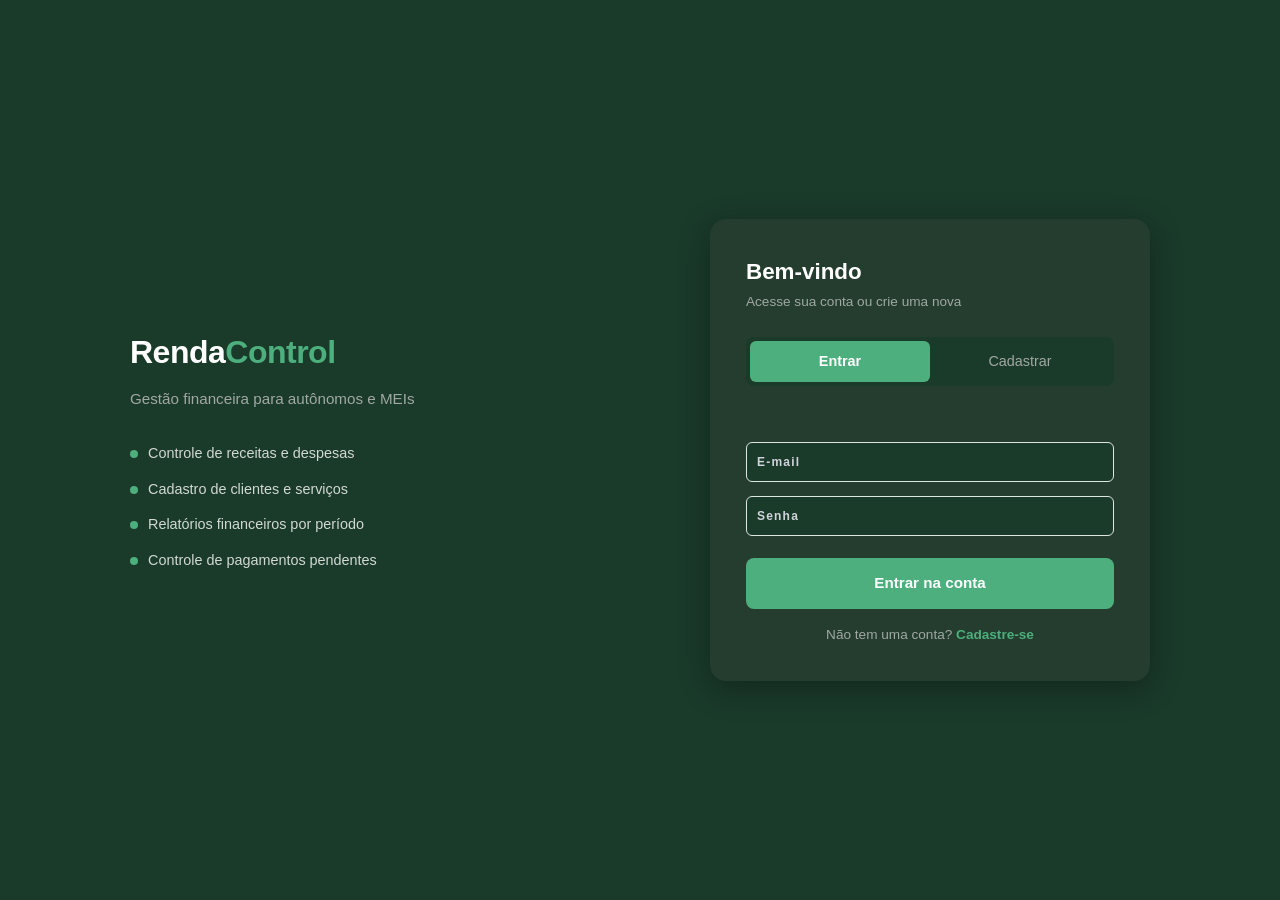
==== frontend/index.html @ 66019941 "Fix: Alterando login.html para index.html para o build do Railway" ====
<!DOCTYPE html>
<html lang="pt-br">

<head>
  <meta charset="UTF-8">
  <meta name="viewport" content="width=device-width, initial-scale=1.0">
  <title>RendaControl — Login</title>
  <link rel="stylesheet" href="reset.css">
  <link rel="stylesheet" href="style.css">
</head>

<body class="pagina-auth">

  <div class="auth-container">

    <!-- Lado esquerdo — apresentacao -->
    <div class="auth-esquerda">
      <div class="logo auth-logo">
        <strong>Renda</strong><span>Control</span>
      </div>
      <p class="auth-descricao">Gestão financeira para autônomos e MEIs</p>
      <ul class="auth-lista">
        <li>Controle de receitas e despesas</li>
        <li>Cadastro de clientes e serviços</li>
        <li>Relatórios financeiros por período</li>
        <li>Controle de pagamentos pendentes</li>
      </ul>
    </div>

    <!-- Lado direito — login e cadastro -->
    <div class="auth-direita">
      <div class="auth-card">

        <h1 class="auth-titulo">Bem-vindo</h1>
        <p class="auth-subtitulo">Acesse sua conta ou crie uma nova</p>

        <!-- Abas Entrar / Cadastrar -->
        <div class="auth-abas">
          <button class="auth-aba ativa" id="aba-entrar">Entrar</button>
          <button class="auth-aba" id="aba-cadastrar">Cadastrar</button>
        </div>

        <!-- Mensagem de erro -->
        <p class="auth-erro" id="auth-erro"></p>

        <!-- Formulário de Login -->
        <div id="form-login">
          <div class="campo">
            <input type="email" id="login-email" class="campo-input" placeholder="E-mail" />
          </div>
          <div class="campo">
            <input type="password" id="login-senha" class="campo-input" placeholder="Senha" />
          </div>
          <button class="btn-auth" id="btn-entrar">Entrar na conta</button>
          <p class="auth-link-texto">
            Não tem uma conta?
            <a href="#" id="link-para-cadastro">Cadastre-se</a>
          </p>
        </div>

        <!-- Formulario de cadastro -->
        <div id="form-cadastro" style="display: none;">
          <div class="campos-lado-a-lado">
            <div class="campo">
              <label class="campo-label">Nome</label>
              <input type="text" id="cadastro-nome" class="campo-input" placeholder="Nome" />
            </div>
            <div class="campo">
              <label class="campo-label">E-mail</label>
              <input type="email" id="cadastro-email" class="campo-input" placeholder="E-mail" />
            </div>
          </div>
          <div class="campo">
            <label class="campo-label">Senha</label>
            <input type="password" id="cadastro-senha" class="campo-input" placeholder="Senha" />
          </div>
          <button class="btn-auth" id="btn-cadastrar">Criar conta</button>
          <p class="auth-link-texto">
            Já tem uma conta?
            <a href="#" id="link-para-login">Faça login</a>
          </p>
        </div>

      </div>
    </div>

  </div>

  <script src="login-auth.js"></script>
</body>

</html>
---- frontend/style.css ----
body {
  background-color: #f7f6f2;
  color: #1a3a2a;
  /* padding: 40px; */
  font-family: dm-sans, sans-serif;
}

/* Header */
.header {
  background-color: #1a3a2a;
  color: #ffffff;
  padding: 15px 0;
  margin-bottom: 20px;
}

.header-content {
  margin: 0 auto;
  padding: 0 40px;
  display: flex;
  justify-content: space-between;
  align-items: center;
}

.header-esquerda {
  display: flex;
  align-items: center;
  gap: 40px;
}

.logo {
  font-size: 1.4rem;
  letter-spacing: -0.5px;
}

.logo strong {
  color: #ffffff;
}

.logo span {
  color: #4caf7d;
  font-weight: 700;
}

.navegacao ul {
  display: flex;
  gap: 25px;
}

.navegacao a {
  color: #a0a9a3;
  font-size: 0.9rem;
  font-weight: 500;
  transition: color 0.2s;
}

.navegacao a:hover,
.navegacao a.ativo {
  color: #ffffff;
  border-bottom: 2px solid #4caf7d;
  padding-bottom: 5px;
}

.botao-logout {
  background-color: rgba(255, 255, 255, 0.4);
  color: #ffffff;
  padding: 8px 20px;
  border-radius: 6px;
  font-size: 0.8rem;
  font-weight: 700;
  transition: all 0.2s;
}

.botao-logout:hover {
  background-color: rgba(255, 255, 255, 0.3);
}

/* CLIENTES*/
main {
  margin: auto;
  padding: 0 40px;
}

.dashboard {
  margin: auto;
}

.dashboard-topo {
  margin-bottom: 30px;
}

.dashboard-titulo {
  font-size: 1.8rem;
  color: #1a2e24;
  margin-bottom: 5px;
}

.dashboard-subtitulo {
  color: #7b857d;
  font-size: 0.9rem;
  letter-spacing: 0.1rem;
}

/* Cards de cima */
.resumo-grade {
  display: grid;
  grid-template-columns: repeat(3, 1fr);
  gap: 20px;
  margin-bottom: 20px;
}

.resumo-cartao {
  background: white;
  padding: 10px 20px;
  border-radius: 12px;
  border: 1px solid #eef2ee;
  box-shadow: 0 4px 6px rgba(0, 0, 0, 0.02);
}

.resumo-label {
  font-size: 0.7rem;
  font-weight: 700;
  text-transform: uppercase;
  color: #9ca3af;
  letter-spacing: 0.05em;
}

.resumo-valor {
  display: block;
  font-size: 1.5rem;
  font-weight: 700;
  margin: 5px 0;
}

.destaque-verde {
  color: #4caf7d;
}

.resumo-detalhe {
  font-size: 0.8rem;
  color: #9ca3af;
}

.dashboard-conteudo {
  display: grid;
  grid-template-columns: 1fr 1fr;
  gap: 24px;
  align-items: start;
}

/* Painel */
.painel {
  background: white;
  border-radius: 12px;
  border: 1px solid #eef2ee;
  padding: 24px;
  margin-bottom: 20px;
}

.painel-header {
  display: flex;
  justify-content: space-between;
  align-items: center;
  margin-bottom: 20px;
}

.painel-title {
  font-size: 1rem;
  font-weight: 700;
  text-transform: uppercase;
  color: #24392f;
}

/* Tabela Esquerda */
.campo-busca {
  padding: 8px 12px;
  border: 1px solid #dfe5e0;
  border-radius: 8px;
  font-size: 0.85rem;
}

.campo-busca:focus {
  outline: none;
  border-color: #3aa66a;
  box-shadow: 0 0 0 2px rgba(58, 166, 106, 0.2);
}

.status-servico-select {
  padding: 4px 10px;
  border-radius: 20px;
  font-size: 0.75rem;
  font-weight: 700;
  border: none;
  cursor: pointer;
  appearance: auto;
}

.status-servico-select.pago {
  background: #d1fae5;
  color: #065f46;
}

.status-servico-select.pendente {
  background: #fef9c3;
  color: #854d0e;
}

.status-servico-select.atrasado {
  background: #fee2e2;
  color: #991b1b;
}

.tabela-container {
  overflow-x: auto;
}

.tabela-clientes {
  width: 100%;
  border-collapse: collapse;
}

.tabela-clientes thead {
  background-color: #f9fafb;
}

.tabela-clientes th {
  text-align: left;
  font-size: 0.7rem;
  text-transform: uppercase;
  color: #9ca3af;
  padding: 12px;
  border-bottom: 1px solid #f0f3f0;
}

.tabela-clientes td {
  padding: 16px 12px;
  border-bottom: 1px solid #f0f3f0;
  font-size: 0.9rem;
}

.tabela-clientes tbody tr:hover {
  background: #f4faf5;
}

.linha-selecionada {
  background-color: #f4faf5;
}

.status-cliente {
  padding: 5px 10px;
  border-radius: 20px;
  font-size: 0.8rem;
  font-weight: 700;
  border: 1px solid transparent;
}

.status-cliente.ativo {
  background: #d1fae5;
  color: #065f46;
}
.status-cliente.inadimplente {
  background: #fee2e2;
  color: #991b1b;
}

.status-cliente.novo {
  background: #e0f0ff;
  color: #2a6eb1;
}

/* JS */
.status-pendente {
  display: block;
  background: #fef9c3;
  color: #854d0e;
  font-size: 0.7rem;
  font-weight: 700;
  padding: 5px 10px;
  border-radius: 20px;
  margin-top: 5px;
}

.status-atrasado {
  display: block;
  background: #fee2e2;
  color: #991b1b;
  font-size: 0.7rem;
  font-weight: 700;
  padding: 5px 10px;
  border-radius: 20px;
  margin-top: 5px;
}

/* Parte da direita */
.coluna-acoes {
  display: flex;
  flex-direction: column;
}

.form-cadastro {
  display: grid;
  grid-template-columns: 1fr 1fr;
  gap: 15px;
  margin-top: 10px;
}

.campo {
  display: flex;
  flex-direction: column;
  gap: 6px;
}

.campo-cheio {
  grid-column: span 2;
}

.campo input:focus {
  outline: none;
  border-color: #3aa66a;
  box-shadow: 0 0 0 2px rgba(58, 166, 106, 0.2);
}

.campo label {
  font-size: 0.7rem;
  font-weight: 700;
  color: #646464;
  text-transform: uppercase;
}

.campo input {
  padding: 10px;
  border: 1px solid #dfe5e0;
  border-radius: 6px;
  font-size: 0.75rem;
}

.campo input::placeholder {
  color: #d1d5db;
  letter-spacing: 0.1em;
  font-weight: 600;
}

.form-botoes {
  grid-column: span 2;
  display: flex;
  gap: 10px;
  margin-top: 10px;
}

.btn-salvar {
  background: #3aa66a;
  color: white;
  border: none;
  padding: 10px 20px;
  border-radius: 8px;
  font-weight: 700;
}

.btn-salvar:hover {
  background: #2c7b51;
}

.btn-cancelar {
  background: white;
  border: 1px solid #d1d5db;
  padding: 10px 20px;
  border-radius: 8px;
  font-weight: 700;
}

.btn-cancelar:hover {
  background: #f4faf5;
}

/*Historico */
.historico-item {
  display: flex;
  justify-content: space-between;
  padding: 5px 0;
  border-bottom: 1px solid #f0f3f0;
}

.historico-info h3 {
  font-size: 0.9rem;
}
.historico-info time {
  font-size: 0.75rem;
  color: #b1b8b3;
}

.historico-valores {
  text-align: center;
}

.historico-lista span {
  font-size: 0.85rem;
  color: #9ca3af;
  margin-top: 15px;
}

.status-pago {
  display: block;
  background: #d1fae5;
  color: #065f46;
  font-size: 0.7rem;
  font-weight: 700;
  padding: 5px 10px;
  border-radius: 20px;
  margin-top: 5px;
}
/* FIM CLIENTES*/

/* ICONES */
.btn-deletar-cliente,
[title="Editar"] {
  background: none;
  border: none;
  cursor: pointer;
  padding: 5px;
}
.fa-trash-can {
  color: #e74c3c;
}
.fa-pen-to-square {
  color: #3498db;
}

/* SERVICOS*/

.resumo-grade-4 {
  grid-template-columns: repeat(4, 1fr);
}

.form-servico {
  display: grid;
  grid-template-columns: 1fr 1fr;
  gap: 15px;
  margin-top: 10px;
}

.form-servico select {
  padding: 10px;
  border: 1px solid #dfe5e0;
  border-radius: 6px;
  font-size: 0.75rem;
  background: white;
}

.form-servico select:focus {
  outline: none;
  border-color: #3aa66a;
  box-shadow: 0 0 0 2px rgba(58, 166, 106, 0.2);
}

.status-servico {
  padding: 5px 15px;
  border-radius: 20px;
  font-size: 0.75rem;
  font-weight: 700;
  display: inline-block;
}

.status-servico.pago {
  background: #d1fae5;
  color: #065f46;
}

.status-servico.pendente {
  background: #fef9c3;
  color: #854d0e;
}

.status-servico.atrasado {
  background: #fee2e2;
  color: #991b1b;
}

/* FIM SERVICOS*/

/* DESPESAS */
.destaque-vermelho {
  color: #dc2626;
}

.valor-negativo {
  color: #dc2626;
  font-weight: 600;
}

/* FIM DESPESAS */

/* DASHBOARD */
.dashboard-topo {
  display: flex;
  justify-content: space-between;
  align-items: center;
  margin-bottom: 24px;
}

.resumo-grade-3 {
  grid-template-columns: repeat(3, 1fr);
}

.destaque-amarelo {
  color: #d97706;
}

.painel-largo {
  grid-column: 1 / -1;
}

.atividade-item {
  display: flex;
  align-items: center;
  gap: 12px;
  padding: 12px 0;
  border-bottom: 1px solid #f0f4f1;
  font-size: 0.875rem;
  color: #374151;
}

.atividade-item:last-child {
  border-bottom: none;
}

.atividade-icone {
  font-size: 1.2rem;
}

/* FIM DASHBOARD */

/* RELATORIO */
.form-relatorio {
  display: grid;
  grid-template-columns: 1fr 1fr auto;
  gap: 20px;
  align-items: end;
  margin-top: 16px;
}

.campo-select {
  padding: 10px;
  border: 1px solid #dfe5e0;
  border-radius: 6px;
  font-size: 0.85rem;
  background: white;
  width: 100%;
}

.campo-select:focus {
  outline: none;
  border-color: #3aa66a;
  box-shadow: 0 0 0 2px rgba(58, 166, 106, 0.2);
}

.campo-botao {
  justify-content: flex-end;
}

.resumo-linha {
  display: flex;
  justify-content: space-between;
  align-items: center;
  padding: 12px 0;
  border-bottom: 1px solid #f0f3f0;
  font-size: 0.9rem;
  color: #374151;
}

.resumo-linha:last-of-type {
  border-bottom: none;
}

.resumo-linha-destaque {
  font-weight: 700;
  font-size: 1rem;
  color: #1a3a2a;
}

/* Estilo para impressão/PDF */
@media print {
  .header,
  #painel-filtros,
  #btn-exportar,
  #btn-pdf {
    display: none;
  }

  body {
    background: white;
  }

  .painel {
    box-shadow: none;
    border: 1px solid #ddd;
  }
}

/* FIM RELATORIO */

/* LOGIN E CADASTRO */

.pagina-auth {
  background-color: #1a3a2a;
  min-height: 100vh;
  display: flex;
  align-items: center;
  justify-content: center;
}

.auth-container {
  display: flex;
  align-items: center;
  justify-content: center;
  gap: 80px;
  width: 100%;
  max-width: 1100px;
  padding: 40px;
}

/* Lado esquerdo */
.auth-esquerda {
  color: #ffffff;
  flex: 1;
}

.auth-logo {
  font-size: 2rem;
  margin-bottom: 12px;
}

.auth-descricao {
  color: #a0a9a3;
  font-size: 0.95rem;
  margin-bottom: 32px;
}

.auth-lista {
  list-style: none;
  display: flex;
  flex-direction: column;
  gap: 14px;
}

.auth-lista li {
  color: #d1d9d4;
  font-size: 0.9rem;
  display: flex;
  align-items: center;
  gap: 10px;
}

.auth-lista li::before {
  content: "";
  width: 8px;
  height: 8px;
  background-color: #4caf7d;
  border-radius: 50%;
  flex-shrink: 0;
}

/* Lado direito — card */
.auth-direita {
  flex: 1;
  max-width: 440px;
}

.auth-card {
  background-color: #243d2e;
  border-radius: 16px;
  padding: 36px;
  box-shadow: 0 8px 32px rgba(0, 0, 0, 0.3);
}

.auth-titulo {
  color: #ffffff;
  font-size: 1.4rem;
  font-weight: 700;
  margin-bottom: 4px;
}

.auth-subtitulo {
  color: #a0a9a3;
  font-size: 0.85rem;
  margin-bottom: 24px;
}

/* Abas */
.auth-abas {
  display: flex;
  background-color: #1a3a2a;
  border-radius: 8px;
  padding: 4px;
  margin-bottom: 24px;
}

.auth-aba {
  flex: 1;
  padding: 10px;
  border-radius: 6px;
  font-size: 0.9rem;
  font-weight: 500;
  color: #a0a9a3;
  background: transparent;
  transition: all 0.2s;
  cursor: pointer;
}

.auth-aba.ativa {
  background-color: #4caf7d;
  color: #ffffff;
  font-weight: 700;
}

/* Campos */
.campo {
  margin-bottom: 14px;
}

.campo-label {
  display: block;
  font-size: 0.8rem;
  color: #a0a9a3;
  margin-bottom: 6px;
  text-transform: uppercase;
  letter-spacing: 0.5px;
}

.campo-input {
  width: 100%;
  padding: 12px 14px;
  background-color: #1a3a2a;
  border: 1px solid #2d5240;
  border-radius: 8px;
  color: #ffffff;
  font-size: 0.9rem;
  transition: border-color 0.2s;
}

.campo-input::placeholder {
  color: #5a7a6a;
}

.campo-input:focus {
  outline: none;
  border-color: #4caf7d;
}

.campos-lado-a-lado {
  display: grid;
  grid-template-columns: 1fr 1fr;
  gap: 12px;
}

/* Botão principal */
.btn-auth {
  width: 100%;
  padding: 14px;
  background-color: #4caf7d;
  color: #ffffff;
  border-radius: 8px;
  font-size: 0.95rem;
  font-weight: 700;
  margin-top: 8px;
  margin-bottom: 16px;
  cursor: pointer;
  transition: background-color 0.2s;
}

.btn-auth:hover {
  background-color: #3a9c6a;
}

.btn-auth:disabled {
  background-color: #2d5240;
  cursor: not-allowed;
}

/* Links e mensagens */
.auth-link-texto {
  text-align: center;
  font-size: 0.85rem;
  color: #a0a9a3;
}

.auth-link-texto a {
  color: #4caf7d;
  font-weight: 600;
}

.auth-link-texto a:hover {
  text-decoration: underline;
}

.auth-erro {
  color: #f87171;
  font-size: 0.85rem;
  margin-bottom: 12px;
  min-height: 20px;
  text-align: center;
}
/* FIM LOGIN E CADASTRO */

/* RESPONSIVIDADE */
*,
*::before,
*::after {
  box-sizing: border-box;
}

html,
body {
  max-width: 100%;
  overflow-x: hidden;
}

/* TABLET (até 1024px) */
@media (max-width: 1024px) {
  .header-content {
    padding: 0 20px;
  }

  /* cards */
  .resumo-grade-4 {
    grid-template-columns: repeat(2, 1fr);
  }

  /* Formulario e lista*/
  .dashboard-conteudo {
    grid-template-columns: 1fr;
  }

  .form-cadastro {
    grid-template-columns: 1fr;
  }

  .campo-cheio {
    grid-column: span 1;
  }

  .form-botoes {
    grid-column: span 1;
  }

  .form-servico {
    grid-template-columns: 1fr;
  }

  .form-relatorio {
    grid-template-columns: 1fr;
  }
}

/*CELULAR*/
@media (max-width: 768px) {
  /* header */
  .header {
    position: relative;
  }

  .header-content {
    flex-direction: row;
    flex-wrap: wrap;
    align-items: center;
    justify-content: space-between;
    padding: 10px 16px;
    gap: 8px;
  }

  .header-esquerda {
    flex-direction: column;
    align-items: flex-start;
    gap: 8px;
    width: 100%;
  }

  .header-direita {
    position: absolute;
    top: 10px;
    right: 16px;
  }

  .botao-logout {
    font-size: 0.7rem;
    padding: 6px 12px;
  }

  .navegacao ul {
    gap: 12px;
    overflow-x: auto;
    flex-wrap: nowrap;
    padding-bottom: 4px;
    -webkit-overflow-scrolling: touch;
  }

  .navegacao a {
    white-space: nowrap;
    font-size: 0.8rem;
  }

  /* * */
  main,
  main.dashboard {
    padding: 0 12px;
  }

  .painel {
    width: 100%;
    max-width: 100%;
    overflow: hidden;
  }

  .resumo-grade,
  .resumo-grade-3,
  .resumo-grade-4,
  .dashboard-conteudo {
    grid-template-columns: 1fr;
    width: 100%;
  }

  /* dashboard */
  .dashboard-topo {
    flex-direction: column;
    align-items: flex-start;
    gap: 12px;
  }

  /* clientes */
  .form-cadastro {
    grid-template-columns: 1fr;
    width: 100%;
  }

  .campo-cheio {
    grid-column: span 1;
  }

  .form-botoes {
    grid-column: span 1;
    flex-direction: column;
    width: 100%;
  }

  .campo input,
  .campo select,
  .campo-input,
  .campo-select,
  .campo-busca {
    width: 100%;
    max-width: 100%;
  }

  /* scroll horizontal */
  .tabela-container {
    overflow-x: auto;
    -webkit-overflow-scrolling: touch;
    width: 100%;
  }

  /* servicos */
  .form-servico {
    grid-template-columns: 1fr;
    width: 100%;
  }

  /* relatorio */
  .form-relatorio {
    grid-template-columns: 1fr;
    width: 100%;
  }

  /* login */
  .auth-container {
    flex-direction: column;
    gap: 24px;
    padding: 24px 16px;
  }

  .auth-esquerda {
    display: none;
  }

  .auth-direita {
    max-width: 100%;
    width: 100%;
  }

  .campos-lado-a-lado {
    grid-template-columns: 1fr;
  }

  .auth-card {
    padding: 24px 20px;
  }
}
/* FIM RESPONSIVIDADE */
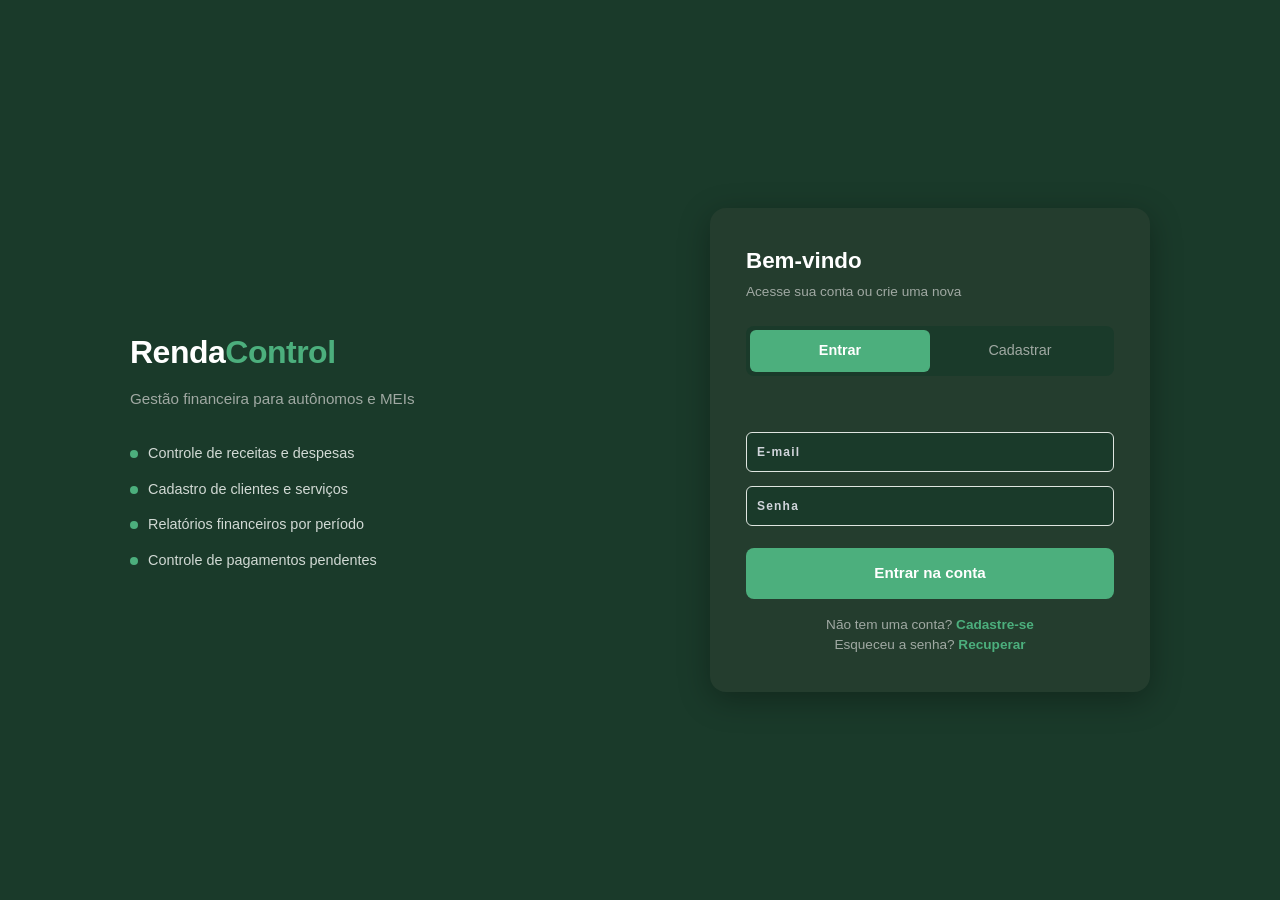
==== commit 13c59bce: "Fix: add password recovery functionality to login flow" ====
--- a/frontend/index.html
+++ b/frontend/index.html
@@ -56,6 +56,9 @@
             Não tem uma conta?
             <a href="#" id="link-para-cadastro">Cadastre-se</a>
           </p>
+          <p class="auth-link-texto">
+            Esqueceu a senha? <a href="#" id="link-recuperar">Recuperar</a>
+          </p>
         </div>
 
         <!-- Formulario de cadastro -->
@@ -81,6 +84,21 @@
           </p>
         </div>
 
+        <!-- Formulário de Recuperação -->
+        <div id="form-recuperar" style="display: none;">
+          <p class="auth-subtitulo">Digite seu e-mail e escolha uma nova senha para redefinir o acesso.</p>
+          <div class="campo">
+            <input type="email" id="recuperar-email" class="campo-input" placeholder="E-mail" />
+          </div>
+          <div class="campo">
+            <input type="password" id="recuperar-senha" class="campo-input" placeholder="Nova senha" />
+          </div>
+          <button class="btn-auth" id="btn-recuperar">Redefinir senha</button>
+          <p class="auth-link-texto">
+            Lembrou a senha? <a href="#" id="link-voltar-login">Voltar ao login</a>
+          </p>
+        </div>
+
       </div>
     </div>
 
